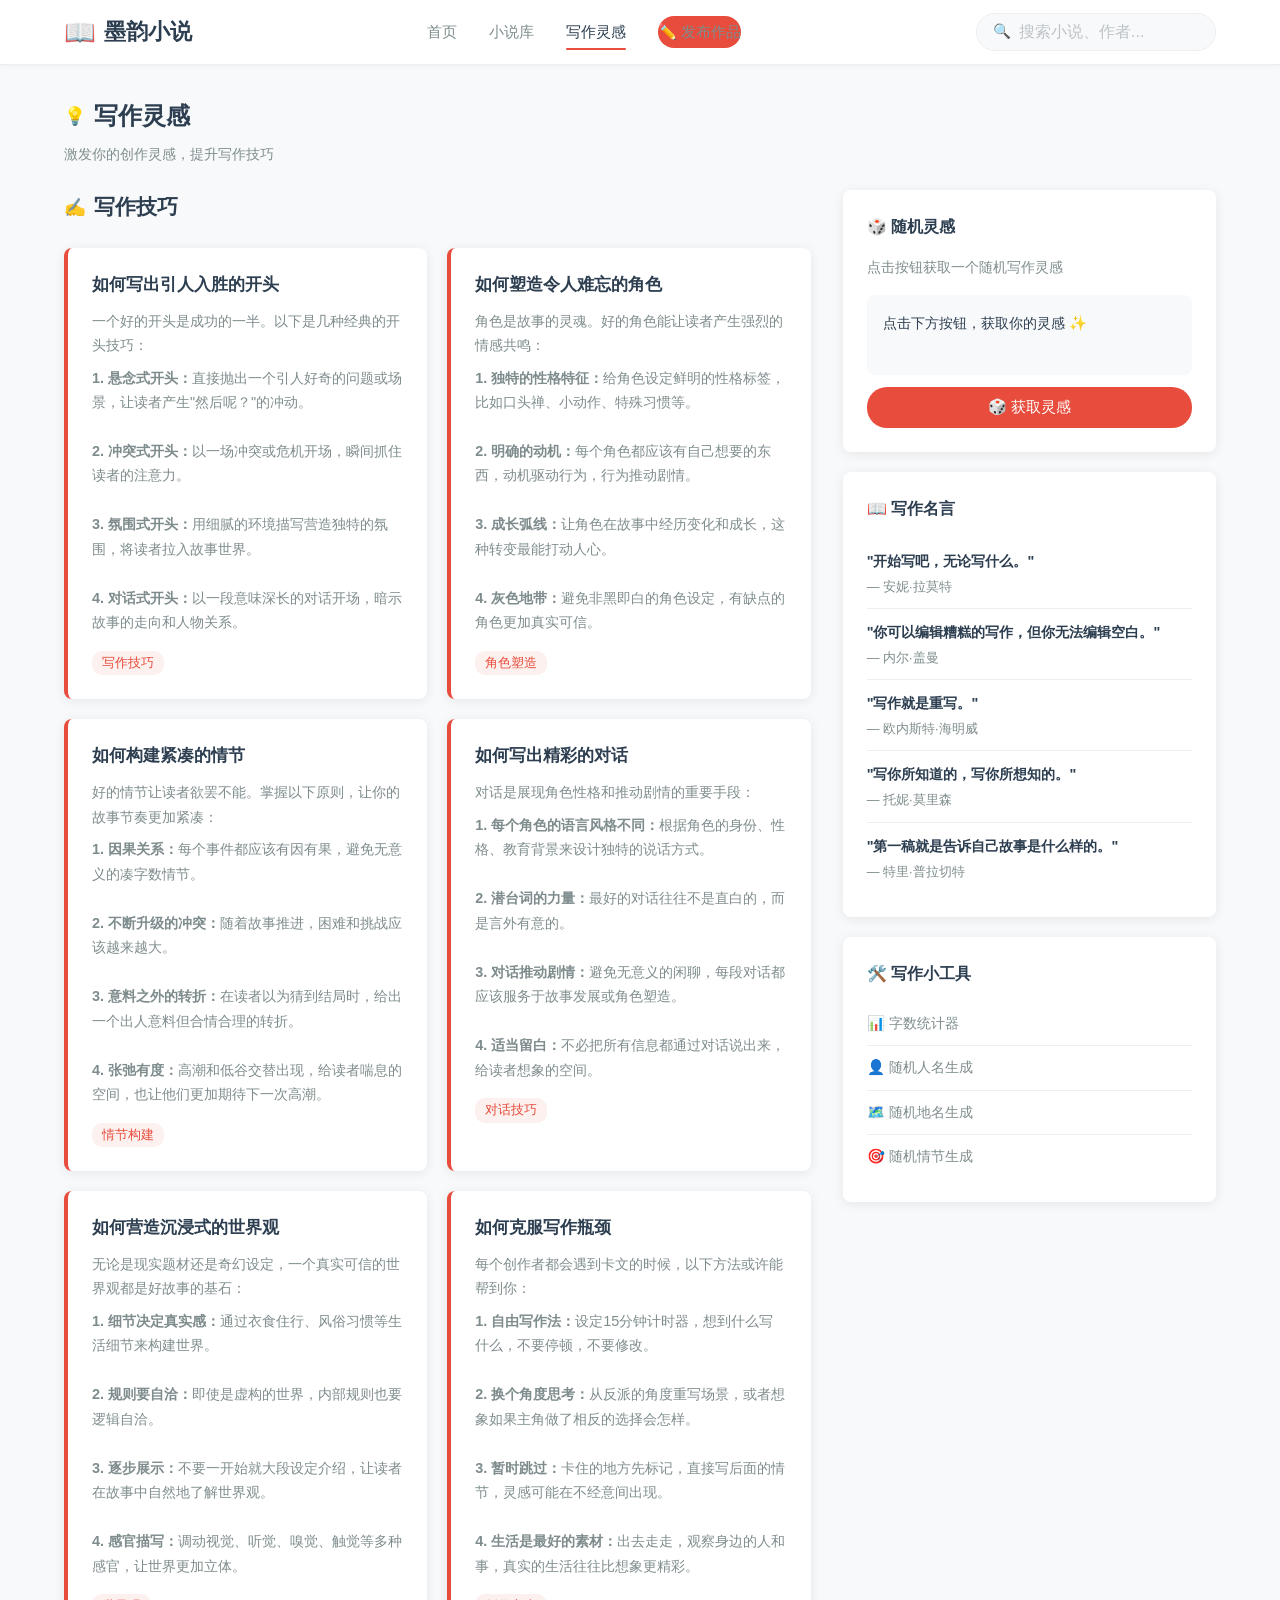
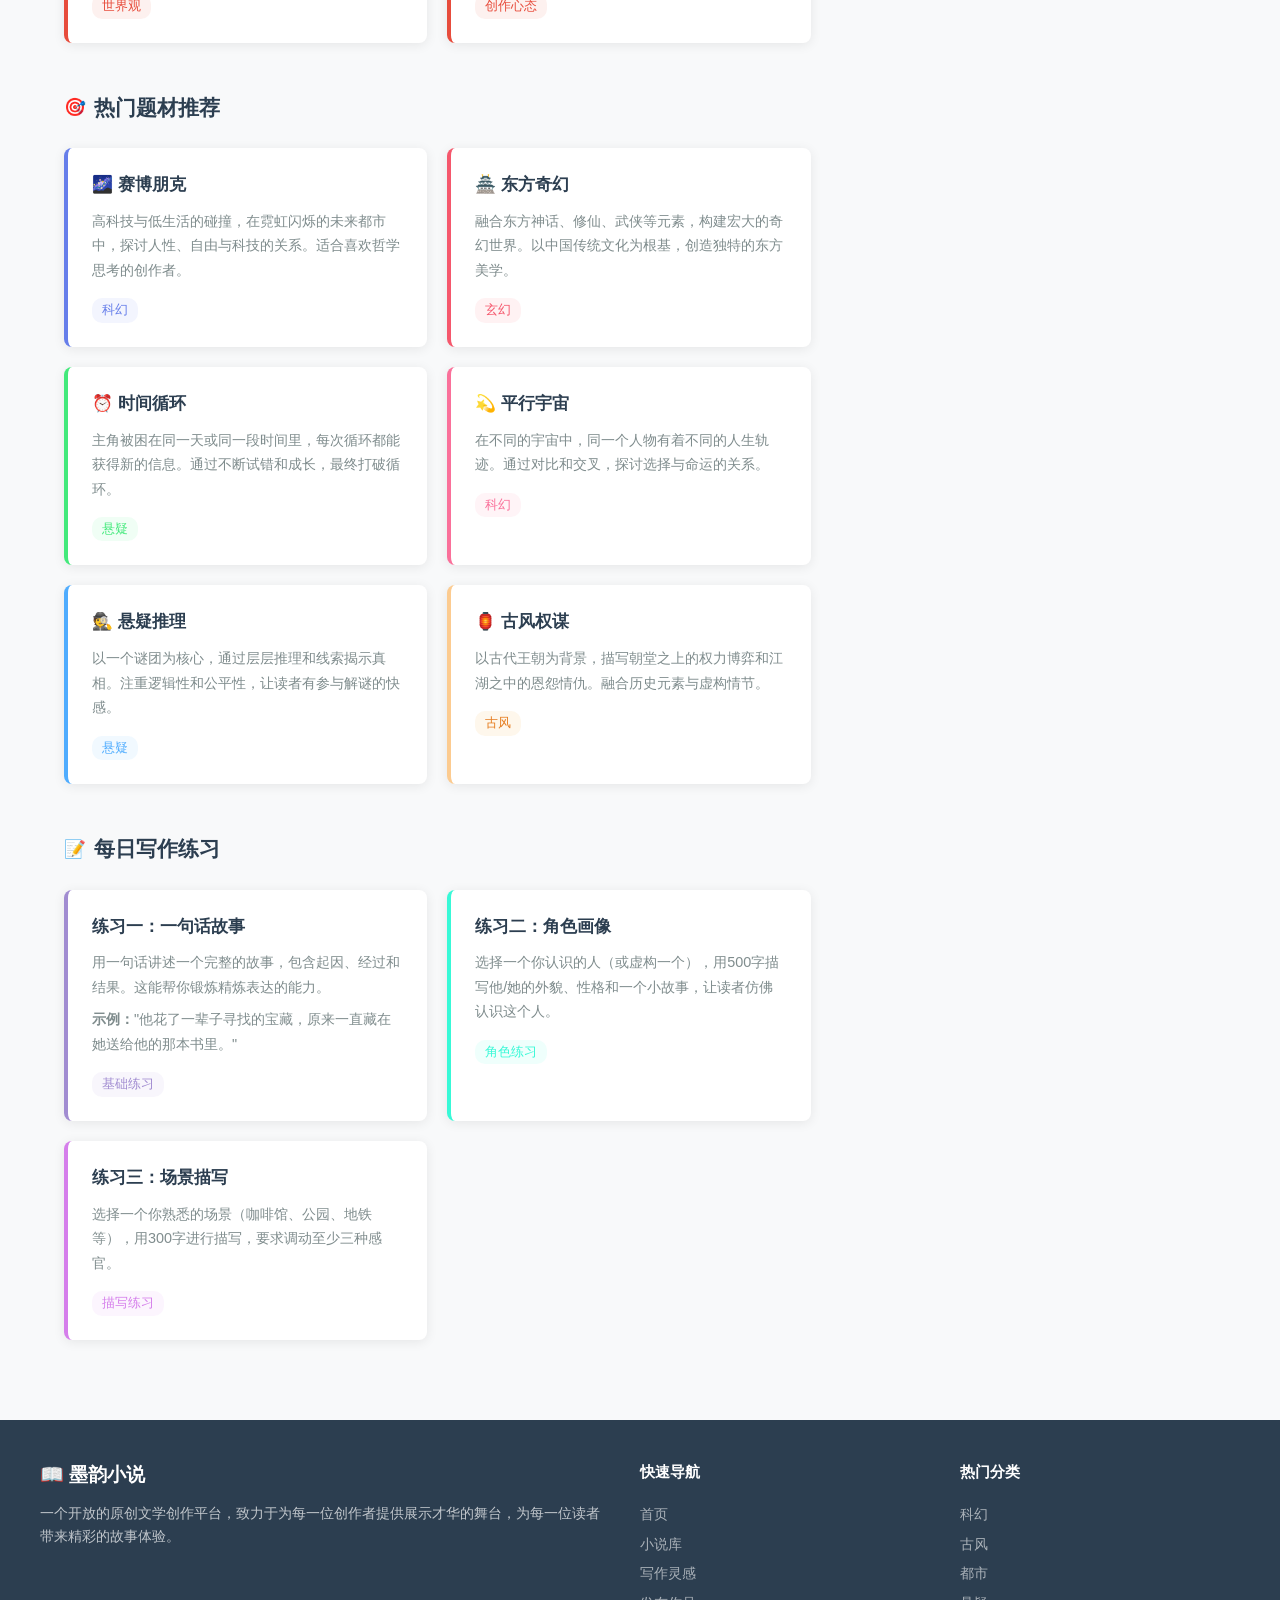
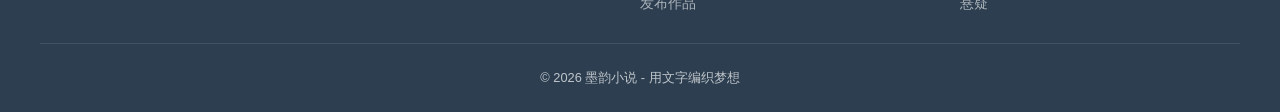
==== inspiration.html @ 6ca75853 "Add files via upload" ====
<!DOCTYPE html>
<html lang="zh-CN">
<head>
  <meta charset="UTF-8">
  <meta name="viewport" content="width=device-width, initial-scale=1.0">
  <title>写作灵感 - 墨韵小说</title>
  <link rel="stylesheet" href="style.css">
</head>
<body>

  <!-- 导航栏 -->
  <nav class="navbar">
    <div class="nav-container">
      <a href="index.html" class="nav-logo">
        <span class="logo-icon">📖</span>
        <span>墨韵小说</span>
      </a>
      <div class="nav-links">
        <a href="index.html">首页</a>
        <a href="novels.html">小说库</a>
        <a href="inspiration.html" class="active">写作灵感</a>
        <a href="publish.html" class="nav-btn">✏️ 发布作品</a>
      </div>
      <div class="nav-search">
        <span class="search-icon">🔍</span>
        <input type="text" placeholder="搜索小说、作者...">
      </div>
      <button class="nav-menu-btn">☰</button>
    </div>
  </nav>

  <!-- 主内容 -->
  <main class="main-content">

    <!-- 页面标题 -->
    <div style="margin-bottom: 24px;">
      <h1 class="section-title" style="font-size: 1.5rem;"><span class="icon">💡</span> 写作灵感</h1>
      <p style="color: var(--text-light); font-size: 0.9rem; margin-top: 8px;">激发你的创作灵感，提升写作技巧</p>
    </div>

    <div class="inspiration-page">

      <!-- 左侧主内容 -->
      <div class="inspiration-main">

        <!-- 写作技巧 -->
        <section style="margin-bottom: 40px;">
          <div class="section-header">
            <h2 class="section-title"><span class="icon">✍️</span> 写作技巧</h2>
          </div>
          <div class="inspiration-grid">
            <div class="inspiration-card">
              <h3>如何写出引人入胜的开头</h3>
              <p>一个好的开头是成功的一半。以下是几种经典的开头技巧：</p>
              <p style="margin-top: 8px;">
                <strong>1. 悬念式开头：</strong>直接抛出一个引人好奇的问题或场景，让读者产生"然后呢？"的冲动。<br><br>
                <strong>2. 冲突式开头：</strong>以一场冲突或危机开场，瞬间抓住读者的注意力。<br><br>
                <strong>3. 氛围式开头：</strong>用细腻的环境描写营造独特的氛围，将读者拉入故事世界。<br><br>
                <strong>4. 对话式开头：</strong>以一段意味深长的对话开场，暗示故事的走向和人物关系。
              </p>
              <div class="card-footer">
                <span class="card-tag">写作技巧</span>
              </div>
            </div>

            <div class="inspiration-card">
              <h3>如何塑造令人难忘的角色</h3>
              <p>角色是故事的灵魂。好的角色能让读者产生强烈的情感共鸣：</p>
              <p style="margin-top: 8px;">
                <strong>1. 独特的性格特征：</strong>给角色设定鲜明的性格标签，比如口头禅、小动作、特殊习惯等。<br><br>
                <strong>2. 明确的动机：</strong>每个角色都应该有自己想要的东西，动机驱动行为，行为推动剧情。<br><br>
                <strong>3. 成长弧线：</strong>让角色在故事中经历变化和成长，这种转变最能打动人心。<br><br>
                <strong>4. 灰色地带：</strong>避免非黑即白的角色设定，有缺点的角色更加真实可信。
              </p>
              <div class="card-footer">
                <span class="card-tag">角色塑造</span>
              </div>
            </div>

            <div class="inspiration-card">
              <h3>如何构建紧凑的情节</h3>
              <p>好的情节让读者欲罢不能。掌握以下原则，让你的故事节奏更加紧凑：</p>
              <p style="margin-top: 8px;">
                <strong>1. 因果关系：</strong>每个事件都应该有因有果，避免无意义的凑字数情节。<br><br>
                <strong>2. 不断升级的冲突：</strong>随着故事推进，困难和挑战应该越来越大。<br><br>
                <strong>3. 意料之外的转折：</strong>在读者以为猜到结局时，给出一个出人意料但合情合理的转折。<br><br>
                <strong>4. 张弛有度：</strong>高潮和低谷交替出现，给读者喘息的空间，也让他们更加期待下一次高潮。
              </p>
              <div class="card-footer">
                <span class="card-tag">情节构建</span>
              </div>
            </div>

            <div class="inspiration-card">
              <h3>如何写出精彩的对话</h3>
              <p>对话是展现角色性格和推动剧情的重要手段：</p>
              <p style="margin-top: 8px;">
                <strong>1. 每个角色的语言风格不同：</strong>根据角色的身份、性格、教育背景来设计独特的说话方式。<br><br>
                <strong>2. 潜台词的力量：</strong>最好的对话往往不是直白的，而是言外有意的。<br><br>
                <strong>3. 对话推动剧情：</strong>避免无意义的闲聊，每段对话都应该服务于故事发展或角色塑造。<br><br>
                <strong>4. 适当留白：</strong>不必把所有信息都通过对话说出来，给读者想象的空间。
              </p>
              <div class="card-footer">
                <span class="card-tag">对话技巧</span>
              </div>
            </div>

            <div class="inspiration-card">
              <h3>如何营造沉浸式的世界观</h3>
              <p>无论是现实题材还是奇幻设定，一个真实可信的世界观都是好故事的基石：</p>
              <p style="margin-top: 8px;">
                <strong>1. 细节决定真实感：</strong>通过衣食住行、风俗习惯等生活细节来构建世界。<br><br>
                <strong>2. 规则要自洽：</strong>即使是虚构的世界，内部规则也要逻辑自洽。<br><br>
                <strong>3. 逐步展示：</strong>不要一开始就大段设定介绍，让读者在故事中自然地了解世界观。<br><br>
                <strong>4. 感官描写：</strong>调动视觉、听觉、嗅觉、触觉等多种感官，让世界更加立体。
              </p>
              <div class="card-footer">
                <span class="card-tag">世界观</span>
              </div>
            </div>

            <div class="inspiration-card">
              <h3>如何克服写作瓶颈</h3>
              <p>每个创作者都会遇到卡文的时候，以下方法或许能帮到你：</p>
              <p style="margin-top: 8px;">
                <strong>1. 自由写作法：</strong>设定15分钟计时器，想到什么写什么，不要停顿，不要修改。<br><br>
                <strong>2. 换个角度思考：</strong>从反派的角度重写场景，或者想象如果主角做了相反的选择会怎样。<br><br>
                <strong>3. 暂时跳过：</strong>卡住的地方先标记，直接写后面的情节，灵感可能在不经意间出现。<br><br>
                <strong>4. 生活是最好的素材：</strong>出去走走，观察身边的人和事，真实的生活往往比想象更精彩。
              </p>
              <div class="card-footer">
                <span class="card-tag">创作心态</span>
              </div>
            </div>
          </div>
        </section>

        <!-- 题材推荐 -->
        <section style="margin-bottom: 40px;">
          <div class="section-header">
            <h2 class="section-title"><span class="icon">🎯</span> 热门题材推荐</h2>
          </div>
          <div class="inspiration-grid">
            <div class="inspiration-card" style="border-left-color: #667eea;">
              <h3>🌌 赛博朋克</h3>
              <p>高科技与低生活的碰撞，在霓虹闪烁的未来都市中，探讨人性、自由与科技的关系。适合喜欢哲学思考的创作者。</p>
              <div class="card-footer">
                <span class="card-tag" style="color: #667eea; background: rgba(102,126,234,0.08);">科幻</span>
              </div>
            </div>

            <div class="inspiration-card" style="border-left-color: #f5576c;">
              <h3>🏯 东方奇幻</h3>
              <p>融合东方神话、修仙、武侠等元素，构建宏大的奇幻世界。以中国传统文化为根基，创造独特的东方美学。</p>
              <div class="card-footer">
                <span class="card-tag" style="color: #f5576c; background: rgba(245,87,108,0.08);">玄幻</span>
              </div>
            </div>

            <div class="inspiration-card" style="border-left-color: #43e97b;">
              <h3>⏰ 时间循环</h3>
              <p>主角被困在同一天或同一段时间里，每次循环都能获得新的信息。通过不断试错和成长，最终打破循环。</p>
              <div class="card-footer">
                <span class="card-tag" style="color: #43e97b; background: rgba(67,233,123,0.08);">悬疑</span>
              </div>
            </div>

            <div class="inspiration-card" style="border-left-color: #fa709a;">
              <h3>💫 平行宇宙</h3>
              <p>在不同的宇宙中，同一个人物有着不同的人生轨迹。通过对比和交叉，探讨选择与命运的关系。</p>
              <div class="card-footer">
                <span class="card-tag" style="color: #fa709a; background: rgba(250,112,154,0.08);">科幻</span>
              </div>
            </div>

            <div class="inspiration-card" style="border-left-color: #4facfe;">
              <h3>🕵️ 悬疑推理</h3>
              <p>以一个谜团为核心，通过层层推理和线索揭示真相。注重逻辑性和公平性，让读者有参与解谜的快感。</p>
              <div class="card-footer">
                <span class="card-tag" style="color: #4facfe; background: rgba(79,172,254,0.08);">悬疑</span>
              </div>
            </div>

            <div class="inspiration-card" style="border-left-color: #fccb90;">
              <h3>🏮 古风权谋</h3>
              <p>以古代王朝为背景，描写朝堂之上的权力博弈和江湖之中的恩怨情仇。融合历史元素与虚构情节。</p>
              <div class="card-footer">
                <span class="card-tag" style="color: #e67e22; background: rgba(243,156,18,0.08);">古风</span>
              </div>
            </div>
          </div>
        </section>

        <!-- 写作练习 -->
        <section>
          <div class="section-header">
            <h2 class="section-title"><span class="icon">📝</span> 每日写作练习</h2>
          </div>
          <div class="inspiration-grid">
            <div class="inspiration-card" style="border-left-color: #a18cd1;">
              <h3>练习一：一句话故事</h3>
              <p>用一句话讲述一个完整的故事，包含起因、经过和结果。这能帮你锻炼精炼表达的能力。</p>
              <p style="margin-top: 8px;"><strong>示例：</strong>"他花了一辈子寻找的宝藏，原来一直藏在她送给他的那本书里。"</p>
              <div class="card-footer">
                <span class="card-tag" style="color: #a18cd1; background: rgba(161,140,209,0.08);">基础练习</span>
              </div>
            </div>

            <div class="inspiration-card" style="border-left-color: #38f9d7;">
              <h3>练习二：角色画像</h3>
              <p>选择一个你认识的人（或虚构一个），用500字描写他/她的外貌、性格和一个小故事，让读者仿佛认识这个人。</p>
              <div class="card-footer">
                <span class="card-tag" style="color: #38f9d7; background: rgba(56,249,215,0.08);">角色练习</span>
              </div>
            </div>

            <div class="inspiration-card" style="border-left-color: #d57eeb;">
              <h3>练习三：场景描写</h3>
              <p>选择一个你熟悉的场景（咖啡馆、公园、地铁等），用300字进行描写，要求调动至少三种感官。</p>
              <div class="card-footer">
                <span class="card-tag" style="color: #d57eeb; background: rgba(213,126,235,0.08);">描写练习</span>
              </div>
            </div>
          </div>
        </section>

      </div>

      <!-- 右侧边栏 -->
      <div class="inspiration-sidebar">

        <!-- 快速灵感 -->
        <div class="sidebar-card">
          <h3>🎲 随机灵感</h3>
          <p style="font-size: 0.9rem; color: var(--text-light); margin-bottom: 16px;">点击按钮获取一个随机写作灵感</p>
          <div id="random-prompt" style="min-height: 80px; padding: 16px; background: var(--bg); border-radius: var(--radius); font-size: 0.9rem; color: var(--text); line-height: 1.7; margin-bottom: 12px;">
            点击下方按钮，获取你的灵感 ✨
          </div>
          <button class="btn btn-primary" style="width: 100%; justify-content: center;" onclick="getRandomPrompt()">🎲 获取灵感</button>
        </div>

        <!-- 写作名言 -->
        <div class="sidebar-card">
          <h3>📖 写作名言</h3>
          <ul class="tip-list">
            <li>
              <div class="tip-title">"开始写吧，无论写什么。"</div>
              <div class="tip-desc">— 安妮·拉莫特</div>
            </li>
            <li>
              <div class="tip-title">"你可以编辑糟糕的写作，但你无法编辑空白。"</div>
              <div class="tip-desc">— 内尔·盖曼</div>
            </li>
            <li>
              <div class="tip-title">"写作就是重写。"</div>
              <div class="tip-desc">— 欧内斯特·海明威</div>
            </li>
            <li>
              <div class="tip-title">"写你所知道的，写你所想知的。"</div>
              <div class="tip-desc">— 托妮·莫里森</div>
            </li>
            <li>
              <div class="tip-title">"第一稿就是告诉自己故事是什么样的。"</div>
              <div class="tip-desc">— 特里·普拉切特</div>
            </li>
          </ul>
        </div>

        <!-- 常用写作工具 -->
        <div class="sidebar-card">
          <h3>🛠️ 写作小工具</h3>
          <ul class="topic-list">
            <li onclick="showToast('字数统计功能开发中...', 'info')">📊 字数统计器</li>
            <li onclick="showToast('人名生成功能开发中...', 'info')">👤 随机人名生成</li>
            <li onclick="showToast('地名生成功能开发中...', 'info')">🗺️ 随机地名生成</li>
            <li onclick="showToast('情节生成功能开发中...', 'info')">🎯 随机情节生成</li>
          </ul>
        </div>

      </div>

    </div>

  </main>

  <!-- 页脚 -->
  <footer class="footer">
    <div class="footer-content">
      <div class="footer-brand">
        <h3>📖 墨韵小说</h3>
        <p>一个开放的原创文学创作平台，致力于为每一位创作者提供展示才华的舞台，为每一位读者带来精彩的故事体验。</p>
      </div>
      <div class="footer-links">
        <h4>快速导航</h4>
        <a href="index.html">首页</a>
        <a href="novels.html">小说库</a>
        <a href="inspiration.html">写作灵感</a>
        <a href="publish.html">发布作品</a>
      </div>
      <div class="footer-links">
        <h4>热门分类</h4>
        <a href="novels.html?category=科幻">科幻</a>
        <a href="novels.html?category=古风">古风</a>
        <a href="novels.html?category=都市">都市</a>
        <a href="novels.html?category=悬疑">悬疑</a>
      </div>
    </div>
    <div class="footer-bottom">
      <p>© 2026 墨韵小说 - 用文字编织梦想</p>
    </div>
  </footer>

  <script src="script.js"></script>
  <script>
    // 随机灵感库
    const prompts = [
      '一个快递员在送包裹时，意外发现收件人就是十年前失踪的自己。',
      '在一座所有居民都是AI的城市里，一个人类婴儿诞生了。',
      '每次下雨的时候，她都能听到来自另一个时空的歌声。',
      '一本日记本上的字会自己消失，取而代之的是另一个人的笔迹。',
      '他发现自己手机里的照片中，总有一个陌生人在背景里看着他。',
      '一家只在午夜营业的咖啡店，据说能让人看到自己的前世。',
      '世界上最后一只会说话的猫，决定写一本回忆录。',
      '她收到了一封来自未来的信，信中只有三个字："别开门。"',
      '一个能看见别人寿命倒计时的人，发现好友的倒计时突然归零了。',
      '在一座漂浮在云端的图书馆里，每一本书都是一个真实的人生。',
      '他每天醒来都会在不同的身体里，直到有一天，他醒在了自己的身体里。',
      '一个画家发现自己的画作会在深夜自己发生变化。',
      '地铁最后一班车总会多出一节车厢，里面坐满了穿着古装的人。',
      '她能听到植物说话，而整个城市的树木都在低声说着同一件事。',
      '一个时间旅行者不小心改变了一个微小的细节，整个世界因此变得截然不同。',
      '他在旧货市场买了一面镜子，镜子里映出的不是他自己，而是另一个世界。',
      '一个失忆的人每天都会在口袋里发现一张纸条，上面写着"不要相信任何人"。',
      '世界上最后一家书店即将关门，但书架上的书每天都在增加。',
      '她发现自己手机里的通讯录里，有一个号码拨打后会接通到十年前的自己。',
      '一个天气预报员发现，她预报的天气总是会成真，包括那些她随口说的。'
    ];

    function getRandomPrompt() {
      const index = Math.floor(Math.random() * prompts.length);
      const el = document.getElementById('random-prompt');
      el.style.opacity = '0';
      setTimeout(() => {
        el.textContent = prompts[index];
        el.style.opacity = '1';
      }, 200);
      el.style.transition = 'opacity 0.2s ease';
    }
  </script>

</body>
</html>
---- style.css ----
/* ============================================
   墨韵小说 - 全局样式
   简约现代风格
   ============================================ */

/* CSS 变量 */
:root {
  --primary: #2c3e50;
  --primary-light: #34495e;
  --accent: #e74c3c;
  --accent-hover: #c0392b;
  --bg: #f8f9fa;
  --bg-white: #ffffff;
  --text: #2c3e50;
  --text-light: #7f8c8d;
  --text-lighter: #bdc3c7;
  --border: #ecf0f1;
  --shadow: 0 2px 12px rgba(0,0,0,0.08);
  --shadow-hover: 0 4px 20px rgba(0,0,0,0.12);
  --radius: 8px;
  --radius-lg: 12px;
  --transition: all 0.3s ease;
  --max-width: 1200px;
  --font-main: 'Segoe UI', 'PingFang SC', 'Microsoft YaHei', sans-serif;
  --font-serif: 'Georgia', 'Noto Serif SC', serif;
}

/* 重置样式 */
*, *::before, *::after {
  margin: 0;
  padding: 0;
  box-sizing: border-box;
}

html {
  scroll-behavior: smooth;
}

body {
  font-family: var(--font-main);
  color: var(--text);
  background: var(--bg);
  line-height: 1.6;
  min-height: 100vh;
  display: flex;
  flex-direction: column;
}

a {
  text-decoration: none;
  color: inherit;
  transition: var(--transition);
}

img {
  max-width: 100%;
  display: block;
}

ul, ol {
  list-style: none;
}

button, input, textarea, select {
  font-family: inherit;
  font-size: inherit;
  border: none;
  outline: none;
}

/* ============================================
   导航栏
   ============================================ */
.navbar {
  background: var(--bg-white);
  border-bottom: 1px solid var(--border);
  position: sticky;
  top: 0;
  z-index: 1000;
  box-shadow: 0 1px 4px rgba(0,0,0,0.04);
}

.nav-container {
  max-width: var(--max-width);
  margin: 0 auto;
  padding: 0 24px;
  display: flex;
  align-items: center;
  justify-content: space-between;
  height: 64px;
}

.nav-logo {
  font-size: 1.4rem;
  font-weight: 700;
  color: var(--primary);
  display: flex;
  align-items: center;
  gap: 8px;
}

.nav-logo .logo-icon {
  font-size: 1.6rem;
}

.nav-links {
  display: flex;
  align-items: center;
  gap: 32px;
}

.nav-links a {
  color: var(--text-light);
  font-size: 0.95rem;
  font-weight: 500;
  position: relative;
  padding: 4px 0;
}

.nav-links a:hover,
.nav-links a.active {
  color: var(--primary);
}

.nav-links a.active::after {
  content: '';
  position: absolute;
  bottom: -2px;
  left: 0;
  width: 100%;
  height: 2px;
  background: var(--accent);
  border-radius: 1px;
}

.nav-search {
  display: flex;
  align-items: center;
  background: var(--bg);
  border: 1px solid var(--border);
  border-radius: 20px;
  padding: 6px 16px;
  gap: 8px;
  transition: var(--transition);
}

.nav-search:focus-within {
  border-color: var(--primary);
  box-shadow: 0 0 0 3px rgba(44,62,80,0.1);
}

.nav-search input {
  background: transparent;
  width: 180px;
  color: var(--text);
}

.nav-search input::placeholder {
  color: var(--text-lighter);
}

.nav-search .search-icon {
  color: var(--text-lighter);
  font-size: 0.9rem;
}

.nav-btn {
  background: var(--accent);
  color: #fff;
  padding: 8px 20px;
  border-radius: 20px;
  font-weight: 500;
  font-size: 0.9rem;
  cursor: pointer;
  transition: var(--transition);
}

.nav-btn:hover {
  background: var(--accent-hover);
  transform: translateY(-1px);
}

/* 移动端菜单按钮 */
.nav-menu-btn {
  display: none;
  background: none;
  font-size: 1.4rem;
  cursor: pointer;
  color: var(--text);
}

/* ============================================
   主内容区
   ============================================ */
.main-content {
  flex: 1;
  max-width: var(--max-width);
  margin: 0 auto;
  padding: 32px 24px;
  width: 100%;
}

/* ============================================
   Hero 区域
   ============================================ */
.hero {
  background: linear-gradient(135deg, var(--primary) 0%, var(--primary-light) 100%);
  border-radius: var(--radius-lg);
  padding: 60px 48px;
  color: #fff;
  margin-bottom: 40px;
  position: relative;
  overflow: hidden;
}

.hero::before {
  content: '';
  position: absolute;
  top: -50%;
  right: -20%;
  width: 400px;
  height: 400px;
  background: rgba(255,255,255,0.05);
  border-radius: 50%;
}

.hero::after {
  content: '';
  position: absolute;
  bottom: -30%;
  left: -10%;
  width: 300px;
  height: 300px;
  background: rgba(255,255,255,0.03);
  border-radius: 50%;
}

.hero h1 {
  font-size: 2.2rem;
  font-weight: 700;
  margin-bottom: 16px;
  position: relative;
  z-index: 1;
}

.hero p {
  font-size: 1.1rem;
  opacity: 0.85;
  max-width: 500px;
  line-height: 1.8;
  position: relative;
  z-index: 1;
}

.hero-actions {
  margin-top: 24px;
  display: flex;
  gap: 12px;
  position: relative;
  z-index: 1;
}

.btn {
  display: inline-flex;
  align-items: center;
  gap: 6px;
  padding: 10px 24px;
  border-radius: 20px;
  font-weight: 500;
  font-size: 0.95rem;
  cursor: pointer;
  transition: var(--transition);
}

.btn-primary {
  background: var(--accent);
  color: #fff;
}

.btn-primary:hover {
  background: var(--accent-hover);
  transform: translateY(-1px);
}

.btn-outline {
  background: transparent;
  color: #fff;
  border: 1px solid rgba(255,255,255,0.4);
}

.btn-outline:hover {
  background: rgba(255,255,255,0.1);
  border-color: rgba(255,255,255,0.6);
}

.btn-secondary {
  background: var(--bg);
  color: var(--text);
  border: 1px solid var(--border);
}

.btn-secondary:hover {
  border-color: var(--primary);
  color: var(--primary);
}

/* ============================================
   区块标题
   ============================================ */
.section-header {
  display: flex;
  align-items: center;
  justify-content: space-between;
  margin-bottom: 24px;
}

.section-title {
  font-size: 1.3rem;
  font-weight: 700;
  color: var(--primary);
  display: flex;
  align-items: center;
  gap: 8px;
}

.section-title .icon {
  font-size: 1.1rem;
}

.section-more {
  color: var(--text-light);
  font-size: 0.9rem;
  display: flex;
  align-items: center;
  gap: 4px;
}

.section-more:hover {
  color: var(--accent);
}

/* ============================================
   小说卡片网格
   ============================================ */
.novel-grid {
  display: grid;
  grid-template-columns: repeat(auto-fill, minmax(220px, 1fr));
  gap: 24px;
  margin-bottom: 48px;
}

.novel-card {
  background: var(--bg-white);
  border-radius: var(--radius);
  overflow: hidden;
  box-shadow: var(--shadow);
  transition: var(--transition);
  cursor: pointer;
}

.novel-card:hover {
  transform: translateY(-4px);
  box-shadow: var(--shadow-hover);
}

.novel-cover {
  width: 100%;
  height: 280px;
  background: linear-gradient(135deg, #667eea 0%, #764ba2 100%);
  display: flex;
  align-items: center;
  justify-content: center;
  position: relative;
  overflow: hidden;
}

.novel-cover .cover-text {
  color: #fff;
  font-size: 1.3rem;
  font-weight: 700;
  text-align: center;
  padding: 20px;
  text-shadow: 0 2px 8px rgba(0,0,0,0.2);
}

.novel-cover .cover-tag {
  position: absolute;
  top: 12px;
  right: 12px;
  background: rgba(0,0,0,0.5);
  color: #fff;
  padding: 2px 10px;
  border-radius: 10px;
  font-size: 0.75rem;
}

.novel-info {
  padding: 16px;
}

.novel-title {
  font-size: 1rem;
  font-weight: 600;
  color: var(--text);
  margin-bottom: 6px;
  white-space: nowrap;
  overflow: hidden;
  text-overflow: ellipsis;
}

.novel-author {
  font-size: 0.85rem;
  color: var(--text-light);
  margin-bottom: 8px;
}

.novel-desc {
  font-size: 0.85rem;
  color: var(--text-light);
  line-height: 1.5;
  display: -webkit-box;
  -webkit-line-clamp: 2;
  -webkit-box-orient: vertical;
  overflow: hidden;
}

.novel-meta {
  display: flex;
  align-items: center;
  gap: 16px;
  margin-top: 12px;
  padding-top: 12px;
  border-top: 1px solid var(--border);
  font-size: 0.8rem;
  color: var(--text-lighter);
}

.novel-meta span {
  display: flex;
  align-items: center;
  gap: 4px;
}

/* ============================================
   分类标签
   ============================================ */
.category-tags {
  display: flex;
  flex-wrap: wrap;
  gap: 10px;
  margin-bottom: 32px;
}

.tag {
  padding: 6px 18px;
  border-radius: 20px;
  font-size: 0.9rem;
  cursor: pointer;
  transition: var(--transition);
  background: var(--bg-white);
  color: var(--text-light);
  border: 1px solid var(--border);
}

.tag:hover,
.tag.active {
  background: var(--primary);
  color: #fff;
  border-color: var(--primary);
}

/* ============================================
   灵感卡片
   ============================================ */
.inspiration-grid {
  display: grid;
  grid-template-columns: repeat(auto-fill, minmax(300px, 1fr));
  gap: 20px;
  margin-bottom: 48px;
}

.inspiration-card {
  background: var(--bg-white);
  border-radius: var(--radius);
  padding: 24px;
  box-shadow: var(--shadow);
  transition: var(--transition);
  border-left: 4px solid var(--accent);
}

.inspiration-card:hover {
  transform: translateY(-2px);
  box-shadow: var(--shadow-hover);
}

.inspiration-card h3 {
  font-size: 1.05rem;
  font-weight: 600;
  margin-bottom: 10px;
  color: var(--text);
}

.inspiration-card p {
  font-size: 0.9rem;
  color: var(--text-light);
  line-height: 1.7;
}

.inspiration-card .card-footer {
  margin-top: 16px;
  display: flex;
  align-items: center;
  justify-content: space-between;
}

.inspiration-card .card-tag {
  font-size: 0.8rem;
  color: var(--accent);
  background: rgba(231,76,60,0.08);
  padding: 2px 10px;
  border-radius: 10px;
}

/* ============================================
   阅读页面
   ============================================ */
.reader-container {
  max-width: 800px;
  margin: 0 auto;
  background: var(--bg-white);
  border-radius: var(--radius);
  box-shadow: var(--shadow);
  padding: 40px 48px;
}

.reader-header {
  text-align: center;
  margin-bottom: 40px;
  padding-bottom: 24px;
  border-bottom: 1px solid var(--border);
}

.reader-header h1 {
  font-size: 1.8rem;
  font-weight: 700;
  margin-bottom: 8px;
}

.reader-header .author-info {
  color: var(--text-light);
  font-size: 0.95rem;
}

.reader-content {
  font-family: var(--font-serif);
  font-size: 1.1rem;
  line-height: 2;
  color: var(--text);
}

.reader-content p {
  text-indent: 2em;
  margin-bottom: 16px;
}

.reader-nav {
  display: flex;
  justify-content: space-between;
  align-items: center;
  margin-top: 40px;
  padding-top: 24px;
  border-top: 1px solid var(--border);
}

.reader-nav .btn {
  min-width: 120px;
  justify-content: center;
}

.chapter-select {
  display: flex;
  align-items: center;
  gap: 8px;
}

.chapter-select select {
  padding: 8px 16px;
  border: 1px solid var(--border);
  border-radius: var(--radius);
  background: var(--bg);
  color: var(--text);
  cursor: pointer;
}

/* ============================================
   发布页面
   ============================================ */
.publish-container {
  max-width: 800px;
  margin: 0 auto;
}

.publish-form {
  background: var(--bg-white);
  border-radius: var(--radius);
  box-shadow: var(--shadow);
  padding: 40px;
}

.form-group {
  margin-bottom: 24px;
}

.form-group label {
  display: block;
  font-weight: 600;
  margin-bottom: 8px;
  color: var(--text);
  font-size: 0.95rem;
}

.form-group label .required {
  color: var(--accent);
  margin-left: 2px;
}

.form-input {
  width: 100%;
  padding: 12px 16px;
  border: 1px solid var(--border);
  border-radius: var(--radius);
  background: var(--bg);
  color: var(--text);
  transition: var(--transition);
  font-size: 0.95rem;
}

.form-input:focus {
  border-color: var(--primary);
  box-shadow: 0 0 0 3px rgba(44,62,80,0.1);
}

textarea.form-input {
  min-height: 200px;
  resize: vertical;
  line-height: 1.8;
}

.form-input::placeholder {
  color: var(--text-lighter);
}

.form-row {
  display: grid;
  grid-template-columns: 1fr 1fr;
  gap: 20px;
}

.form-hint {
  font-size: 0.8rem;
  color: var(--text-lighter);
  margin-top: 4px;
}

.form-actions {
  display: flex;
  gap: 12px;
  margin-top: 32px;
  padding-top: 24px;
  border-top: 1px solid var(--border);
}

/* 章节管理 */
.chapter-list {
  margin-top: 16px;
}

.chapter-item {
  display: flex;
  align-items: center;
  justify-content: space-between;
  padding: 12px 16px;
  background: var(--bg);
  border-radius: var(--radius);
  margin-bottom: 8px;
  transition: var(--transition);
}

.chapter-item:hover {
  background: var(--border);
}

.chapter-item .chapter-name {
  font-weight: 500;
  font-size: 0.95rem;
}

.chapter-item .chapter-actions {
  display: flex;
  gap: 8px;
}

.chapter-item .chapter-actions button {
  background: none;
  color: var(--text-light);
  cursor: pointer;
  padding: 4px 8px;
  border-radius: 4px;
  transition: var(--transition);
}

.chapter-item .chapter-actions button:hover {
  color: var(--accent);
  background: rgba(231,76,60,0.08);
}

.add-chapter-btn {
  width: 100%;
  padding: 12px;
  border: 2px dashed var(--border);
  border-radius: var(--radius);
  background: transparent;
  color: var(--text-light);
  cursor: pointer;
  transition: var(--transition);
  font-size: 0.95rem;
}

.add-chapter-btn:hover {
  border-color: var(--primary);
  color: var(--primary);
}

/* ============================================
   灵感页面
   ============================================ */
.inspiration-page {
  display: grid;
  grid-template-columns: 2fr 1fr;
  gap: 32px;
}

.inspiration-main {
  min-width: 0;
}

.inspiration-sidebar {
  position: sticky;
  top: 96px;
  align-self: start;
}

.sidebar-card {
  background: var(--bg-white);
  border-radius: var(--radius);
  box-shadow: var(--shadow);
  padding: 24px;
  margin-bottom: 20px;
}

.sidebar-card h3 {
  font-size: 1rem;
  font-weight: 600;
  margin-bottom: 16px;
  color: var(--text);
}

.topic-list li {
  padding: 10px 0;
  border-bottom: 1px solid var(--border);
  font-size: 0.9rem;
  color: var(--text-light);
  cursor: pointer;
  transition: var(--transition);
}

.topic-list li:last-child {
  border-bottom: none;
}

.topic-list li:hover {
  color: var(--accent);
}

.tip-list li {
  padding: 12px 0;
  border-bottom: 1px solid var(--border);
}

.tip-list li:last-child {
  border-bottom: none;
}

.tip-list .tip-title {
  font-weight: 600;
  font-size: 0.9rem;
  margin-bottom: 4px;
  color: var(--text);
}

.tip-list .tip-desc {
  font-size: 0.8rem;
  color: var(--text-light);
  line-height: 1.5;
}

/* ============================================
   分页
   ============================================ */
.pagination {
  display: flex;
  justify-content: center;
  align-items: center;
  gap: 8px;
  margin-top: 32px;
}

.pagination button {
  width: 36px;
  height: 36px;
  border-radius: var(--radius);
  background: var(--bg-white);
  color: var(--text);
  cursor: pointer;
  transition: var(--transition);
  border: 1px solid var(--border);
  font-size: 0.9rem;
}

.pagination button:hover,
.pagination button.active {
  background: var(--primary);
  color: #fff;
  border-color: var(--primary);
}

/* ============================================
   空状态
   ============================================ */
.empty-state {
  text-align: center;
  padding: 60px 20px;
  color: var(--text-light);
}

.empty-state .empty-icon {
  font-size: 3rem;
  margin-bottom: 16px;
}

.empty-state h3 {
  font-size: 1.1rem;
  margin-bottom: 8px;
  color: var(--text);
}

.empty-state p {
  font-size: 0.9rem;
  margin-bottom: 20px;
}

/* ============================================
   模态框
   ============================================ */
.modal-overlay {
  position: fixed;
  top: 0;
  left: 0;
  width: 100%;
  height: 100%;
  background: rgba(0,0,0,0.5);
  display: flex;
  align-items: center;
  justify-content: center;
  z-index: 2000;
  opacity: 0;
  visibility: hidden;
  transition: var(--transition);
}

.modal-overlay.active {
  opacity: 1;
  visibility: visible;
}

.modal {
  background: var(--bg-white);
  border-radius: var(--radius-lg);
  padding: 32px;
  width: 90%;
  max-width: 500px;
  transform: scale(0.9);
  transition: var(--transition);
}

.modal-overlay.active .modal {
  transform: scale(1);
}

.modal h2 {
  font-size: 1.2rem;
  margin-bottom: 20px;
}

.modal .form-actions {
  justify-content: flex-end;
}

/* ============================================
   Toast 提示
   ============================================ */
.toast-container {
  position: fixed;
  top: 80px;
  right: 24px;
  z-index: 3000;
  display: flex;
  flex-direction: column;
  gap: 8px;
}

.toast {
  background: var(--bg-white);
  border-radius: var(--radius);
  padding: 14px 20px;
  box-shadow: 0 4px 20px rgba(0,0,0,0.15);
  display: flex;
  align-items: center;
  gap: 10px;
  font-size: 0.9rem;
  animation: slideIn 0.3s ease;
  min-width: 250px;
}

.toast.success {
  border-left: 4px solid #27ae60;
}

.toast.error {
  border-left: 4px solid var(--accent);
}

.toast.info {
  border-left: 4px solid #3498db;
}

@keyframes slideIn {
  from {
    transform: translateX(100%);
    opacity: 0;
  }
  to {
    transform: translateX(0);
    opacity: 1;
  }
}

/* ============================================
   页脚
   ============================================ */
.footer {
  background: var(--primary);
  color: rgba(255,255,255,0.7);
  padding: 40px 24px 24px;
  margin-top: auto;
}

.footer-content {
  max-width: var(--max-width);
  margin: 0 auto;
  display: grid;
  grid-template-columns: 2fr 1fr 1fr;
  gap: 40px;
}

.footer-brand h3 {
  color: #fff;
  font-size: 1.2rem;
  margin-bottom: 12px;
}

.footer-brand p {
  font-size: 0.85rem;
  line-height: 1.7;
}

.footer-links h4 {
  color: #fff;
  font-size: 0.95rem;
  margin-bottom: 16px;
}

.footer-links a {
  display: block;
  font-size: 0.85rem;
  padding: 4px 0;
  color: rgba(255,255,255,0.6);
}

.footer-links a:hover {
  color: #fff;
}

.footer-bottom {
  max-width: var(--max-width);
  margin: 24px auto 0;
  padding-top: 24px;
  border-top: 1px solid rgba(255,255,255,0.1);
  text-align: center;
  font-size: 0.8rem;
}

/* ============================================
   封面颜色方案
   ============================================ */
.cover-gradient-1 { background: linear-gradient(135deg, #667eea 0%, #764ba2 100%); }
.cover-gradient-2 { background: linear-gradient(135deg, #f093fb 0%, #f5576c 100%); }
.cover-gradient-3 { background: linear-gradient(135deg, #4facfe 0%, #00f2fe 100%); }
.cover-gradient-4 { background: linear-gradient(135deg, #43e97b 0%, #38f9d7 100%); }
.cover-gradient-5 { background: linear-gradient(135deg, #fa709a 0%, #fee140 100%); }
.cover-gradient-6 { background: linear-gradient(135deg, #a18cd1 0%, #fbc2eb 100%); }
.cover-gradient-7 { background: linear-gradient(135deg, #fccb90 0%, #d57eeb 100%); }
.cover-gradient-8 { background: linear-gradient(135deg, #e0c3fc 0%, #8ec5fc 100%); }

/* ============================================
   响应式设计
   ============================================ */
@media (max-width: 768px) {
  .nav-links {
    display: none;
    position: absolute;
    top: 64px;
    left: 0;
    right: 0;
    background: var(--bg-white);
    flex-direction: column;
    padding: 20px 24px;
    border-bottom: 1px solid var(--border);
    box-shadow: var(--shadow);
    gap: 16px;
  }

  .nav-links.open {
    display: flex;
  }

  .nav-search {
    display: none;
  }

  .nav-menu-btn {
    display: block;
  }

  .hero {
    padding: 40px 24px;
  }

  .hero h1 {
    font-size: 1.6rem;
  }

  .novel-grid {
    grid-template-columns: repeat(2, 1fr);
    gap: 16px;
  }

  .novel-cover {
    height: 200px;
  }

  .inspiration-page {
    grid-template-columns: 1fr;
  }

  .inspiration-sidebar {
    position: static;
  }

  .reader-container {
    padding: 24px 20px;
  }

  .publish-form {
    padding: 24px;
  }

  .form-row {
    grid-template-columns: 1fr;
  }

  .footer-content {
    grid-template-columns: 1fr;
    gap: 24px;
  }

  .section-header {
    flex-direction: column;
    align-items: flex-start;
    gap: 8px;
  }
}

@media (max-width: 480px) {
  .novel-grid {
    grid-template-columns: 1fr;
  }

  .hero-actions {
    flex-direction: column;
  }

  .inspiration-grid {
    grid-template-columns: 1fr;
  }
}
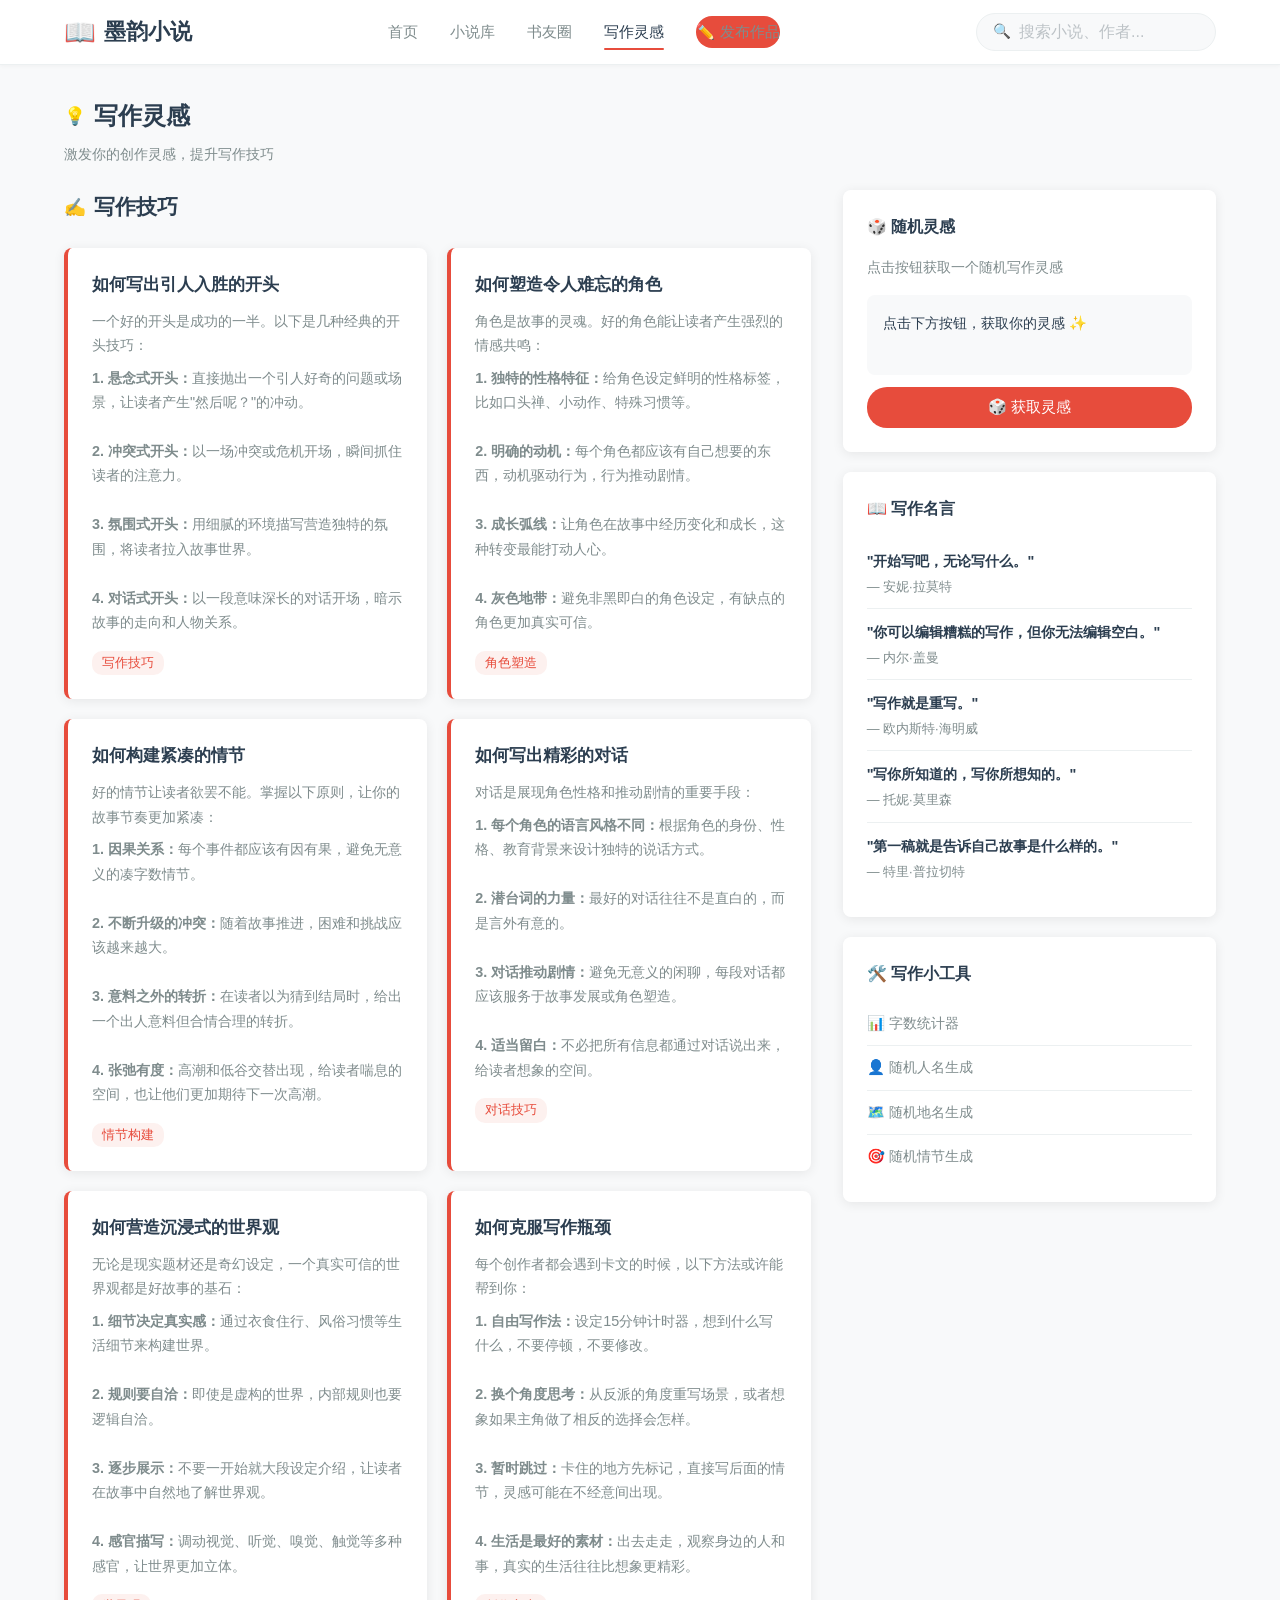
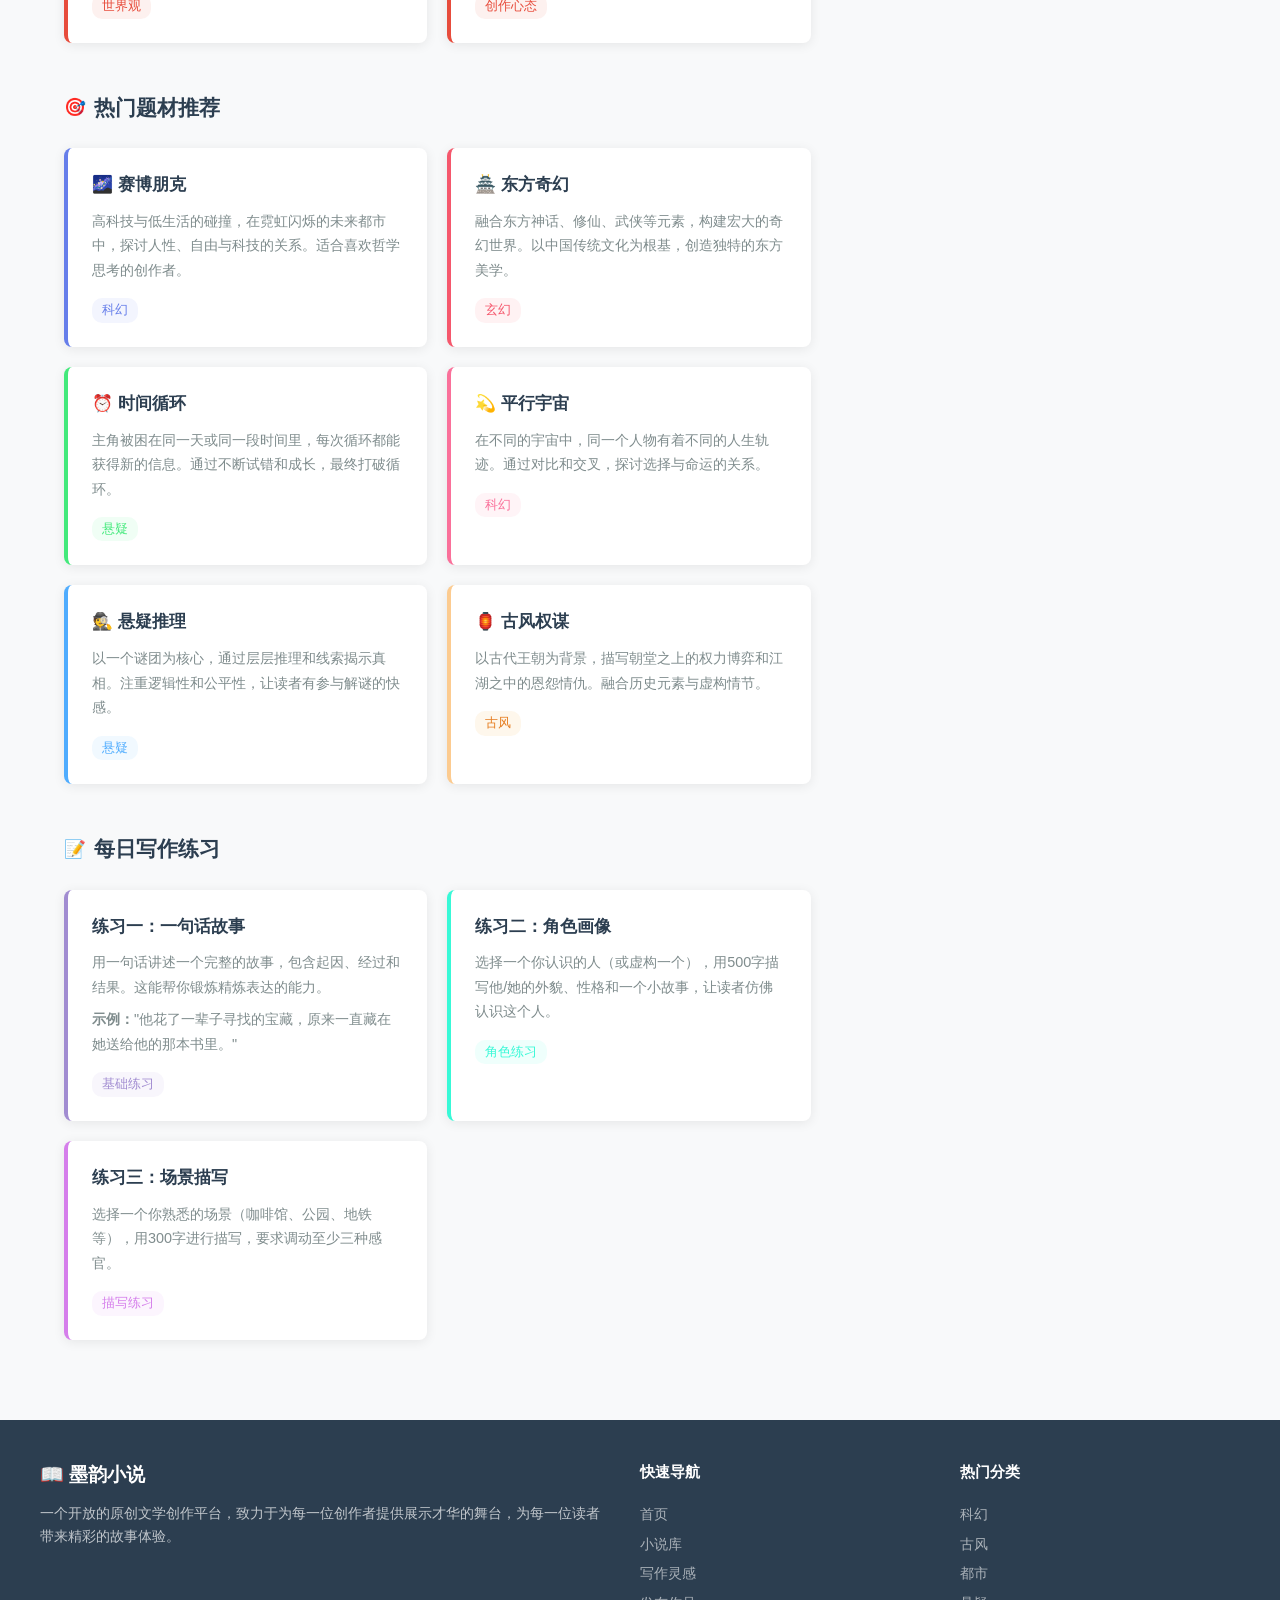
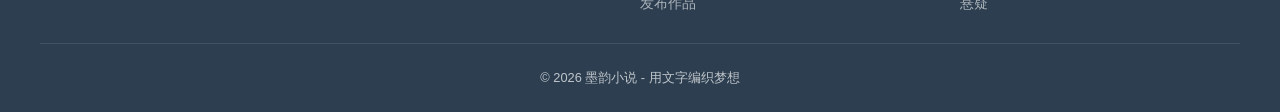
==== commit 249ab3d9: "Add files via upload" ====
--- a/inspiration.html
+++ b/inspiration.html
@@ -18,6 +18,7 @@
       <div class="nav-links">
         <a href="index.html">首页</a>
         <a href="novels.html">小说库</a>
+        <a href="community.html">书友圈</a>
         <a href="inspiration.html" class="active">写作灵感</a>
         <a href="publish.html" class="nav-btn">✏️ 发布作品</a>
       </div>
--- a/style.css
+++ b/style.css
@@ -1114,3 +1114,1194 @@
     grid-template-columns: 1fr;
   }
 }
+
+/* ============================================
+   用户菜单样式
+   ============================================ */
+.user-menu {
+  position: relative;
+  display: flex;
+  align-items: center;
+}
+
+.nav-avatar {
+  width: 36px;
+  height: 36px;
+  border-radius: 50%;
+  background: linear-gradient(135deg, var(--primary) 0%, var(--accent) 100%);
+  color: #fff;
+  display: flex;
+  align-items: center;
+  justify-content: center;
+  font-weight: 600;
+  font-size: 0.9rem;
+  cursor: pointer;
+  transition: var(--transition);
+}
+
+.nav-avatar:hover {
+  transform: scale(1.05);
+}
+
+.user-dropdown {
+  position: absolute;
+  top: 100%;
+  right: 0;
+  margin-top: 8px;
+  background: var(--bg-white);
+  border-radius: var(--radius);
+  box-shadow: var(--shadow-hover);
+  min-width: 180px;
+  padding: 8px 0;
+  opacity: 0;
+  visibility: hidden;
+  transform: translateY(-10px);
+  transition: var(--transition);
+  z-index: 100;
+}
+
+.user-menu:hover .user-dropdown {
+  opacity: 1;
+  visibility: visible;
+  transform: translateY(0);
+}
+
+.user-dropdown a {
+  display: flex;
+  align-items: center;
+  gap: 10px;
+  padding: 10px 16px;
+  color: var(--text);
+  font-size: 0.9rem;
+}
+
+.user-dropdown a:hover {
+  background: var(--bg);
+}
+
+.user-dropdown hr {
+  border: none;
+  border-top: 1px solid var(--border);
+  margin: 8px 0;
+}
+
+/* ============================================
+   登录/注册页面
+   ============================================ */
+.auth-container {
+  min-height: calc(100vh - 64px);
+  display: flex;
+  align-items: center;
+  justify-content: center;
+  padding: 40px 24px;
+}
+
+.auth-card {
+  background: var(--bg-white);
+  border-radius: var(--radius-lg);
+  box-shadow: var(--shadow);
+  padding: 40px;
+  width: 100%;
+  max-width: 420px;
+}
+
+.auth-header {
+  text-align: center;
+  margin-bottom: 32px;
+}
+
+.auth-header h1 {
+  font-size: 1.5rem;
+  margin-bottom: 8px;
+  color: var(--text);
+}
+
+.auth-header p {
+  color: var(--text-light);
+  font-size: 0.9rem;
+}
+
+.auth-tabs {
+  display: flex;
+  margin-bottom: 24px;
+  border-bottom: 1px solid var(--border);
+}
+
+.auth-tab {
+  flex: 1;
+  padding: 12px;
+  text-align: center;
+  cursor: pointer;
+  color: var(--text-light);
+  font-weight: 500;
+  transition: var(--transition);
+  border-bottom: 2px solid transparent;
+}
+
+.auth-tab.active {
+  color: var(--primary);
+  border-bottom-color: var(--accent);
+}
+
+.auth-form {
+  display: none;
+}
+
+.auth-form.active {
+  display: block;
+}
+
+.auth-footer {
+  text-align: center;
+  margin-top: 24px;
+  font-size: 0.9rem;
+  color: var(--text-light);
+}
+
+.auth-footer a {
+  color: var(--accent);
+  font-weight: 500;
+}
+
+/* ============================================
+   用户中心页面
+   ============================================ */
+.profile-header {
+  background: var(--bg-white);
+  border-radius: var(--radius-lg);
+  box-shadow: var(--shadow);
+  padding: 32px;
+  margin-bottom: 32px;
+  display: flex;
+  align-items: center;
+  gap: 24px;
+}
+
+.profile-avatar {
+  width: 100px;
+  height: 100px;
+  border-radius: 50%;
+  background: linear-gradient(135deg, var(--primary) 0%, var(--accent) 100%);
+  color: #fff;
+  display: flex;
+  align-items: center;
+  justify-content: center;
+  font-size: 2.5rem;
+  font-weight: 700;
+  flex-shrink: 0;
+}
+
+.profile-info h1 {
+  font-size: 1.5rem;
+  margin-bottom: 4px;
+}
+
+.profile-info .bio {
+  color: var(--text-light);
+  font-size: 0.9rem;
+  margin-bottom: 12px;
+}
+
+.profile-stats {
+  display: flex;
+  gap: 24px;
+}
+
+.profile-stats .stat {
+  text-align: center;
+}
+
+.profile-stats .stat-value {
+  font-size: 1.3rem;
+  font-weight: 700;
+  color: var(--primary);
+}
+
+.profile-stats .stat-label {
+  font-size: 0.8rem;
+  color: var(--text-light);
+}
+
+.profile-tabs {
+  display: flex;
+  gap: 8px;
+  margin-bottom: 24px;
+  border-bottom: 1px solid var(--border);
+  padding-bottom: 8px;
+}
+
+.profile-tab {
+  padding: 8px 20px;
+  border-radius: 20px;
+  cursor: pointer;
+  color: var(--text-light);
+  font-weight: 500;
+  transition: var(--transition);
+}
+
+.profile-tab.active {
+  background: var(--primary);
+  color: #fff;
+}
+
+/* ============================================
+   评论样式
+   ============================================ */
+.comments-section {
+  margin-top: 40px;
+  padding-top: 32px;
+  border-top: 1px solid var(--border);
+}
+
+.comments-title {
+  font-size: 1.1rem;
+  margin-bottom: 20px;
+  color: var(--text);
+}
+
+.comment-form {
+  margin-bottom: 24px;
+}
+
+.comment-form textarea {
+  width: 100%;
+  padding: 12px 16px;
+  border: 1px solid var(--border);
+  border-radius: var(--radius);
+  background: var(--bg);
+  color: var(--text);
+  font-size: 0.95rem;
+  resize: vertical;
+  min-height: 80px;
+  margin-bottom: 12px;
+}
+
+.comment-form textarea:focus {
+  outline: none;
+  border-color: var(--primary);
+}
+
+.comment-item {
+  display: flex;
+  gap: 12px;
+  padding: 16px 0;
+  border-bottom: 1px solid var(--border);
+}
+
+.comment-avatar {
+  width: 40px;
+  height: 40px;
+  border-radius: 50%;
+  background: linear-gradient(135deg, #667eea 0%, #764ba2 100%);
+  color: #fff;
+  display: flex;
+  align-items: center;
+  justify-content: center;
+  font-weight: 600;
+  font-size: 0.9rem;
+  flex-shrink: 0;
+}
+
+.comment-content {
+  flex: 1;
+}
+
+.comment-header {
+  display: flex;
+  align-items: center;
+  gap: 12px;
+  margin-bottom: 6px;
+}
+
+.comment-author {
+  font-weight: 600;
+  font-size: 0.9rem;
+}
+
+.comment-time {
+  font-size: 0.8rem;
+  color: var(--text-lighter);
+}
+
+.comment-delete {
+  margin-left: auto;
+  background: none;
+  border: none;
+  color: var(--text-lighter);
+  cursor: pointer;
+  font-size: 0.8rem;
+  padding: 2px 8px;
+  border-radius: 4px;
+  transition: var(--transition);
+}
+
+.comment-delete:hover {
+  color: var(--accent);
+  background: rgba(231,76,60,0.08);
+}
+
+.comment-text {
+  font-size: 0.9rem;
+  line-height: 1.6;
+  color: var(--text);
+}
+
+.empty-comments {
+  text-align: center;
+  padding: 40px;
+  color: var(--text-light);
+  font-size: 0.9rem;
+}
+
+/* ============================================
+   评分样式
+   ============================================ */
+.rating-section {
+  display: flex;
+  align-items: center;
+  justify-content: space-between;
+  padding: 20px;
+  background: var(--bg);
+  border-radius: var(--radius);
+  margin-bottom: 24px;
+}
+
+.rating-display {
+  display: flex;
+  align-items: center;
+  gap: 12px;
+}
+
+.rating-score {
+  font-size: 2rem;
+  font-weight: 700;
+  color: var(--accent);
+}
+
+.rating-stars {
+  display: flex;
+  gap: 2px;
+}
+
+.rating-stars .star {
+  font-size: 1.2rem;
+  color: #ddd;
+  cursor: default;
+}
+
+.rating-stars .star.filled {
+  color: #f1c40f;
+}
+
+.rating-count {
+  font-size: 0.85rem;
+  color: var(--text-light);
+}
+
+.rating-input {
+  display: flex;
+  align-items: center;
+  gap: 8px;
+  font-size: 0.9rem;
+  color: var(--text-light);
+}
+
+.rating-stars.interactive .star {
+  cursor: pointer;
+  transition: var(--transition);
+}
+
+.rating-stars.interactive .star:hover,
+.rating-stars.interactive .star.hover {
+  color: #f1c40f;
+  transform: scale(1.1);
+}
+
+/* ============================================
+   书架样式
+   ============================================ */
+.bookshelf-header {
+  display: flex;
+  align-items: center;
+  justify-content: space-between;
+  margin-bottom: 24px;
+}
+
+.bookshelf-grid {
+  display: grid;
+  grid-template-columns: repeat(auto-fill, minmax(200px, 1fr));
+  gap: 20px;
+}
+
+.bookshelf-item {
+  background: var(--bg-white);
+  border-radius: var(--radius);
+  overflow: hidden;
+  box-shadow: var(--shadow);
+  transition: var(--transition);
+}
+
+.bookshelf-item:hover {
+  transform: translateY(-4px);
+  box-shadow: var(--shadow-hover);
+}
+
+.bookshelf-item .novel-cover {
+  height: 180px;
+}
+
+.bookshelf-item .novel-info {
+  padding: 12px;
+}
+
+.bookshelf-item .novel-title {
+  font-size: 0.95rem;
+  margin-bottom: 4px;
+}
+
+.bookshelf-item .novel-author {
+  font-size: 0.8rem;
+  margin-bottom: 8px;
+}
+
+.bookshelf-item .continue-btn {
+  width: 100%;
+  padding: 8px;
+  background: var(--primary);
+  color: #fff;
+  border: none;
+  border-radius: var(--radius);
+  cursor: pointer;
+  font-size: 0.85rem;
+  transition: var(--transition);
+}
+
+.bookshelf-item .continue-btn:hover {
+  background: var(--accent);
+}
+
+/* ============================================
+   排行榜样式
+   ============================================ */
+.ranking-section {
+  background: var(--bg-white);
+  border-radius: var(--radius);
+  box-shadow: var(--shadow);
+  padding: 24px;
+  margin-bottom: 32px;
+}
+
+.ranking-title {
+  font-size: 1.1rem;
+  font-weight: 600;
+  margin-bottom: 16px;
+  display: flex;
+  align-items: center;
+  gap: 8px;
+}
+
+.ranking-list {
+  list-style: none;
+}
+
+.ranking-item {
+  display: flex;
+  align-items: center;
+  gap: 12px;
+  padding: 12px 0;
+  border-bottom: 1px solid var(--border);
+  cursor: pointer;
+  transition: var(--transition);
+}
+
+.ranking-item:last-child {
+  border-bottom: none;
+}
+
+.ranking-item:hover {
+  background: var(--bg);
+  margin: 0 -12px;
+  padding: 12px;
+  border-radius: var(--radius);
+}
+
+.ranking-num {
+  width: 24px;
+  height: 24px;
+  border-radius: 50%;
+  display: flex;
+  align-items: center;
+  justify-content: center;
+  font-size: 0.8rem;
+  font-weight: 700;
+  flex-shrink: 0;
+}
+
+.ranking-num.top-1 { background: #ffd700; color: #fff; }
+.ranking-num.top-2 { background: #c0c0c0; color: #fff; }
+.ranking-num.top-3 { background: #cd7f32; color: #fff; }
+.ranking-num.normal { background: var(--bg); color: var(--text-light); }
+
+.ranking-info {
+  flex: 1;
+  min-width: 0;
+}
+
+.ranking-info .title {
+  font-weight: 500;
+  font-size: 0.9rem;
+  white-space: nowrap;
+  overflow: hidden;
+  text-overflow: ellipsis;
+}
+
+.ranking-info .meta {
+  font-size: 0.8rem;
+  color: var(--text-light);
+}
+
+/* ============================================
+   加载状态
+   ============================================ */
+.loading {
+  display: flex;
+  align-items: center;
+  justify-content: center;
+  padding: 40px;
+}
+
+.loading-spinner {
+  width: 40px;
+  height: 40px;
+  border: 3px solid var(--border);
+  border-top-color: var(--primary);
+  border-radius: 50%;
+  animation: spin 1s linear infinite;
+}
+
+@keyframes spin {
+  to { transform: rotate(360deg); }
+}
+
+/* ============================================
+   阅读进度条
+   ============================================ */
+.read-progress {
+  position: fixed;
+  top: 64px;
+  left: 0;
+  right: 0;
+  height: 3px;
+  background: var(--border);
+  z-index: 99;
+}
+
+.read-progress-bar {
+  height: 100%;
+  background: linear-gradient(90deg, var(--primary) 0%, var(--accent) 100%);
+  transition: width 0.2s ease;
+}
+
+/* ============================================
+   阅读工具栏
+   ============================================ */
+.reader-toolbar {
+  position: fixed;
+  bottom: 24px;
+  right: 24px;
+  display: flex;
+  flex-direction: column;
+  gap: 8px;
+  z-index: 100;
+}
+
+.reader-toolbar .tool-btn {
+  width: 48px;
+  height: 48px;
+  border-radius: 50%;
+  background: var(--bg-white);
+  border: none;
+  box-shadow: var(--shadow);
+  cursor: pointer;
+  font-size: 1.2rem;
+  display: flex;
+  align-items: center;
+  justify-content: center;
+  transition: var(--transition);
+}
+
+.reader-toolbar .tool-btn:hover {
+  background: var(--primary);
+  color: #fff;
+  transform: scale(1.1);
+}
+
+.reader-toolbar .tool-btn.active {
+  background: var(--accent);
+  color: #fff;
+}
+
+/* ============================================
+   书友圈样式
+   ============================================ */
+.community-layout {
+  display: grid;
+  grid-template-columns: 2fr 1fr;
+  gap: 32px;
+}
+
+.community-main {
+  min-width: 0;
+}
+
+.community-sidebar {
+  position: sticky;
+  top: 96px;
+  align-self: start;
+}
+
+/* 发布动态 */
+.post-composer {
+  background: var(--bg-white);
+  border-radius: var(--radius);
+  box-shadow: var(--shadow);
+  padding: 20px;
+  margin-bottom: 24px;
+}
+
+.composer-header {
+  display: flex;
+  align-items: center;
+  gap: 12px;
+  margin-bottom: 12px;
+}
+
+.composer-avatar {
+  width: 40px;
+  height: 40px;
+  border-radius: 50%;
+  background: linear-gradient(135deg, var(--primary) 0%, var(--accent) 100%);
+  color: #fff;
+  display: flex;
+  align-items: center;
+  justify-content: center;
+  font-weight: 600;
+  font-size: 0.9rem;
+}
+
+.composer-header span {
+  color: var(--text-light);
+  font-size: 0.9rem;
+}
+
+.post-composer textarea {
+  width: 100%;
+  padding: 12px;
+  border: 1px solid var(--border);
+  border-radius: var(--radius);
+  background: var(--bg);
+  color: var(--text);
+  font-size: 0.95rem;
+  resize: none;
+  line-height: 1.6;
+  margin-bottom: 12px;
+}
+
+.post-composer textarea:focus {
+  outline: none;
+  border-color: var(--primary);
+}
+
+.composer-footer {
+  display: flex;
+  align-items: center;
+  justify-content: space-between;
+}
+
+.post-type-selector {
+  display: flex;
+  gap: 4px;
+}
+
+.type-btn {
+  padding: 4px 12px;
+  border-radius: 12px;
+  background: var(--bg);
+  border: 1px solid var(--border);
+  color: var(--text-light);
+  cursor: pointer;
+  font-size: 0.8rem;
+  transition: var(--transition);
+}
+
+.type-btn.active,
+.type-btn:hover {
+  background: var(--primary);
+  color: #fff;
+  border-color: var(--primary);
+}
+
+/* 动态卡片 */
+.post-card {
+  background: var(--bg-white);
+  border-radius: var(--radius);
+  box-shadow: var(--shadow);
+  padding: 20px;
+  margin-bottom: 16px;
+}
+
+.post-header {
+  display: flex;
+  align-items: center;
+  gap: 12px;
+  margin-bottom: 12px;
+}
+
+.post-avatar {
+  width: 44px;
+  height: 44px;
+  border-radius: 50%;
+  background: linear-gradient(135deg, #667eea 0%, #764ba2 100%);
+  color: #fff;
+  display: flex;
+  align-items: center;
+  justify-content: center;
+  font-weight: 600;
+  font-size: 1rem;
+  flex-shrink: 0;
+}
+
+.post-meta {
+  flex: 1;
+}
+
+.post-author {
+  font-weight: 600;
+  font-size: 0.95rem;
+  display: block;
+}
+
+.post-time {
+  font-size: 0.8rem;
+  color: var(--text-lighter);
+}
+
+.post-type-tag {
+  font-size: 0.75rem;
+  padding: 2px 10px;
+  border-radius: 10px;
+  background: rgba(231,76,60,0.08);
+  color: var(--accent);
+}
+
+.post-content {
+  font-size: 0.95rem;
+  line-height: 1.7;
+  color: var(--text);
+  margin-bottom: 16px;
+  word-break: break-word;
+}
+
+.post-actions {
+  display: flex;
+  gap: 20px;
+  padding-top: 12px;
+  border-top: 1px solid var(--border);
+}
+
+.post-action-btn {
+  background: none;
+  border: none;
+  color: var(--text-light);
+  cursor: pointer;
+  font-size: 0.9rem;
+  display: flex;
+  align-items: center;
+  gap: 6px;
+  padding: 4px 8px;
+  border-radius: 4px;
+  transition: var(--transition);
+}
+
+.post-action-btn:hover {
+  background: var(--bg);
+  color: var(--primary);
+}
+
+.post-action-btn .like-icon {
+  transition: var(--transition);
+}
+
+/* 动态评论 */
+.post-comments {
+  margin-top: 12px;
+  padding-top: 12px;
+  border-top: 1px solid var(--border);
+}
+
+.post-comment-form {
+  display: flex;
+  gap: 8px;
+  margin-bottom: 12px;
+}
+
+.post-comment-form input {
+  flex: 1;
+  padding: 8px 12px;
+  border: 1px solid var(--border);
+  border-radius: 20px;
+  background: var(--bg);
+  color: var(--text);
+  font-size: 0.85rem;
+}
+
+.post-comment-form input:focus {
+  outline: none;
+  border-color: var(--primary);
+}
+
+.post-comment-form button {
+  padding: 6px 16px;
+  border-radius: 20px;
+  background: var(--primary);
+  color: #fff;
+  border: none;
+  cursor: pointer;
+  font-size: 0.85rem;
+  transition: var(--transition);
+}
+
+.post-comment-form button:hover {
+  background: var(--accent);
+}
+
+.post-comment-item {
+  padding: 8px 0;
+  border-bottom: 1px solid var(--border);
+  font-size: 0.85rem;
+}
+
+.post-comment-item:last-child {
+  border-bottom: none;
+}
+
+.post-comment-author {
+  font-weight: 600;
+  color: var(--primary);
+  margin-right: 8px;
+}
+
+.post-comment-text {
+  color: var(--text);
+}
+
+.post-comment-time {
+  display: block;
+  font-size: 0.75rem;
+  color: var(--text-lighter);
+  margin-top: 2px;
+}
+
+/* 推荐用户 */
+.recommended-user {
+  display: flex;
+  align-items: center;
+  gap: 10px;
+  padding: 10px 0;
+  border-bottom: 1px solid var(--border);
+}
+
+.recommended-user:last-child {
+  border-bottom: none;
+}
+
+.recommended-avatar {
+  width: 36px;
+  height: 36px;
+  border-radius: 50%;
+  background: linear-gradient(135deg, #43e97b 0%, #38f9d7 100%);
+  color: #fff;
+  display: flex;
+  align-items: center;
+  justify-content: center;
+  font-weight: 600;
+  font-size: 0.85rem;
+  flex-shrink: 0;
+}
+
+.recommended-info {
+  flex: 1;
+  min-width: 0;
+}
+
+.recommended-name {
+  font-weight: 500;
+  font-size: 0.9rem;
+}
+
+.recommended-meta {
+  font-size: 0.8rem;
+  color: var(--text-lighter);
+}
+
+.btn-sm {
+  padding: 4px 14px !important;
+  font-size: 0.8rem !important;
+}
+
+/* ============================================
+   私信样式
+   ============================================ */
+.messages-layout {
+  display: grid;
+  grid-template-columns: 300px 1fr;
+  gap: 0;
+  background: var(--bg-white);
+  border-radius: var(--radius);
+  box-shadow: var(--shadow);
+  overflow: hidden;
+  min-height: 600px;
+}
+
+.messages-sidebar {
+  border-right: 1px solid var(--border);
+  display: flex;
+  flex-direction: column;
+}
+
+.messages-header {
+  padding: 20px;
+  border-bottom: 1px solid var(--border);
+}
+
+.messages-header h2 {
+  font-size: 1.2rem;
+}
+
+#conversation-list {
+  flex: 1;
+  overflow-y: auto;
+}
+
+.conversation-item {
+  display: flex;
+  align-items: center;
+  gap: 12px;
+  padding: 14px 20px;
+  cursor: pointer;
+  transition: var(--transition);
+  border-bottom: 1px solid var(--border);
+}
+
+.conversation-item:hover,
+.conversation-item.active {
+  background: var(--bg);
+}
+
+.conversation-avatar {
+  width: 44px;
+  height: 44px;
+  border-radius: 50%;
+  background: linear-gradient(135deg, #667eea 0%, #764ba2 100%);
+  color: #fff;
+  display: flex;
+  align-items: center;
+  justify-content: center;
+  font-weight: 600;
+  font-size: 1rem;
+  flex-shrink: 0;
+}
+
+.conversation-info {
+  flex: 1;
+  min-width: 0;
+}
+
+.conversation-header {
+  display: flex;
+  justify-content: space-between;
+  align-items: center;
+  margin-bottom: 2px;
+}
+
+.conversation-name {
+  font-weight: 600;
+  font-size: 0.9rem;
+}
+
+.conversation-time {
+  font-size: 0.75rem;
+  color: var(--text-lighter);
+}
+
+.conversation-preview {
+  font-size: 0.8rem;
+  color: var(--text-light);
+  white-space: nowrap;
+  overflow: hidden;
+  text-overflow: ellipsis;
+}
+
+.unread-badge {
+  background: var(--accent);
+  color: #fff;
+  font-size: 0.7rem;
+  padding: 2px 6px;
+  border-radius: 10px;
+  min-width: 18px;
+  text-align: center;
+}
+
+/* 聊天区域 */
+.chat-area {
+  display: flex;
+  flex-direction: column;
+}
+
+.chat-placeholder {
+  flex: 1;
+  display: flex;
+  flex-direction: column;
+  align-items: center;
+  justify-content: center;
+  color: var(--text-light);
+}
+
+.chat-placeholder .empty-icon {
+  font-size: 4rem;
+  margin-bottom: 16px;
+}
+
+.chat-placeholder h3 {
+  font-size: 1.1rem;
+  margin-bottom: 8px;
+  color: var(--text);
+}
+
+.chat-placeholder p {
+  font-size: 0.9rem;
+}
+
+.chat-header {
+  display: flex;
+  align-items: center;
+  gap: 12px;
+  padding: 16px 24px;
+  border-bottom: 1px solid var(--border);
+}
+
+.chat-header-avatar {
+  width: 40px;
+  height: 40px;
+  border-radius: 50%;
+  background: linear-gradient(135deg, #667eea 0%, #764ba2 100%);
+  color: #fff;
+  display: flex;
+  align-items: center;
+  justify-content: center;
+  font-weight: 600;
+}
+
+.chat-header-name {
+  font-weight: 600;
+  font-size: 1rem;
+}
+
+.chat-header-status {
+  font-size: 0.8rem;
+  color: #27ae60;
+}
+
+.chat-messages {
+  flex: 1;
+  overflow-y: auto;
+  padding: 24px;
+}
+
+.chat-message {
+  display: flex;
+  margin-bottom: 16px;
+}
+
+.chat-message.other {
+  justify-content: flex-start;
+}
+
+.chat-message.mine {
+  justify-content: flex-end;
+}
+
+.chat-bubble {
+  max-width: 65%;
+  padding: 10px 16px;
+  border-radius: 16px;
+  position: relative;
+}
+
+.chat-message.other .chat-bubble {
+  background: var(--bg);
+  border-bottom-left-radius: 4px;
+}
+
+.chat-message.mine .chat-bubble {
+  background: var(--primary);
+  color: #fff;
+  border-bottom-right-radius: 4px;
+}
+
+.chat-text {
+  font-size: 0.9rem;
+  line-height: 1.5;
+  word-break: break-word;
+}
+
+.chat-time {
+  font-size: 0.7rem;
+  margin-top: 4px;
+  opacity: 0.6;
+}
+
+.chat-input-area {
+  display: flex;
+  gap: 8px;
+  padding: 16px 24px;
+  border-top: 1px solid var(--border);
+}
+
+.chat-input-area input {
+  flex: 1;
+  padding: 10px 16px;
+  border: 1px solid var(--border);
+  border-radius: 20px;
+  background: var(--bg);
+  color: var(--text);
+  font-size: 0.9rem;
+}
+
+.chat-input-area input:focus {
+  outline: none;
+  border-color: var(--primary);
+}
+
+/* ============================================
+   社交响应式
+   ============================================ */
+@media (max-width: 768px) {
+  .community-layout {
+    grid-template-columns: 1fr;
+  }
+
+  .community-sidebar {
+    position: static;
+  }
+
+  .messages-layout {
+    grid-template-columns: 1fr;
+  }
+
+  .messages-sidebar {
+    border-right: none;
+    border-bottom: 1px solid var(--border);
+    max-height: 300px;
+  }
+}
